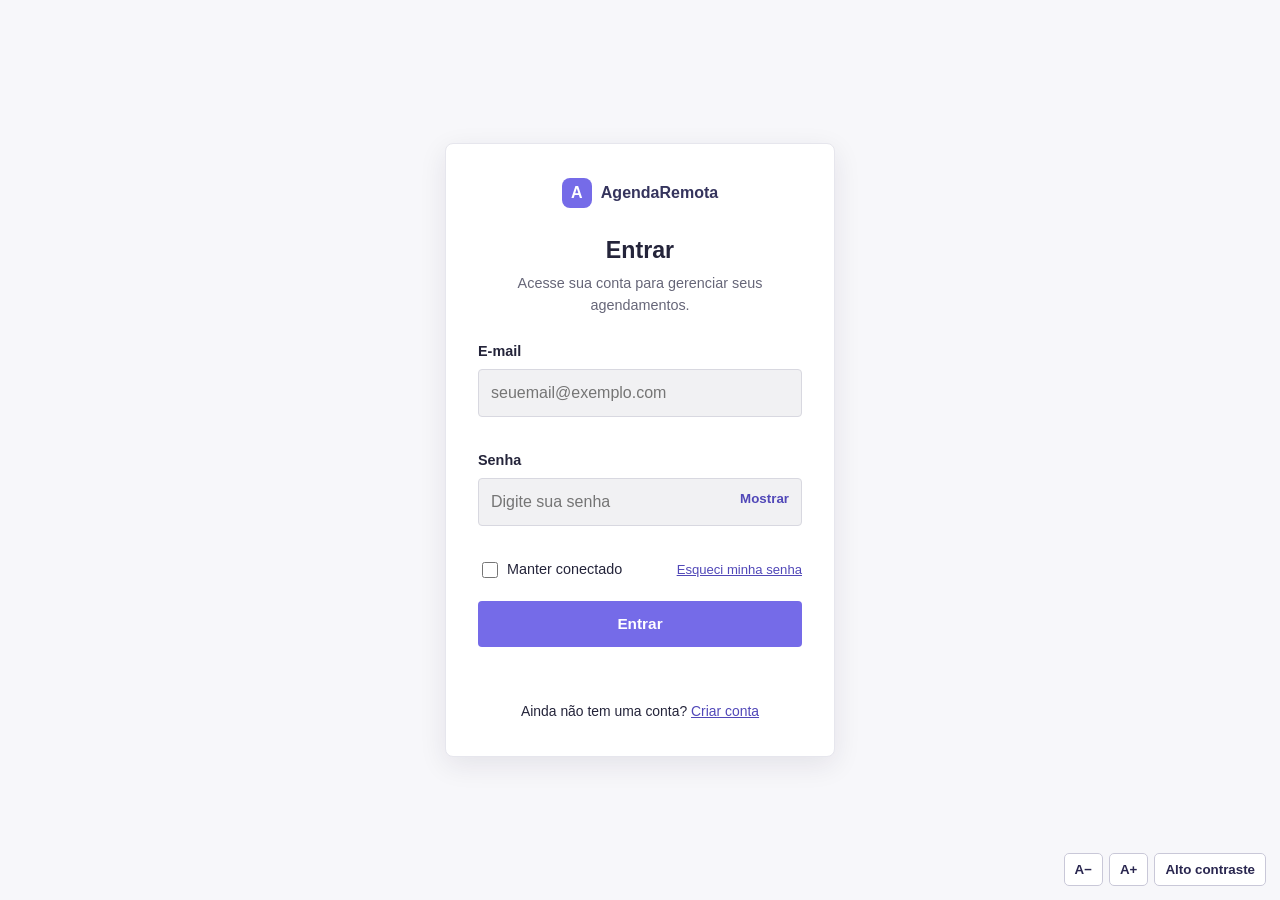
==== index.html @ 990ae219 "telaLogin" ====
<!DOCTYPE html>
<html lang="pt-BR">
<head>
  <meta charset="UTF-8">
  <meta name="viewport" content="width=device-width, initial-scale=1.0">
  <meta name="description" content="Acesso ao portal AgendaRemota.">
  <title>Login | AgendaRemota</title>
  <link rel="stylesheet" href="style.css">
</head>
<body>
  <a class="skip-link" href="#login">Pular para o formulário de acesso</a>
  <main class="page">
    <section class="login" aria-labelledby="page-title">
      <div class="brand"><span class="brand-mark" aria-hidden="true">A</span><span>AgendaRemota</span></div>
      <h1 id="page-title">Entrar</h1>
      <p class="subtitle">Acesse sua conta para gerenciar seus agendamentos.</p>
      <form id="login-form" novalidate>
        <div class="field">
          <label for="email">E-mail</label>
          <input id="email" name="email" type="email" autocomplete="username" placeholder="seuemail@exemplo.com" required>
          <small class="error" id="email-error"></small>
        </div>
        <div class="field">
          <label for="password">Senha</label>
          <div class="password-wrap">
            <input id="password" name="password" type="password" autocomplete="current-password" placeholder="Digite sua senha" required>
            <button class="show-password" type="button" id="toggle-password" aria-label="Mostrar senha" aria-pressed="false">Mostrar</button>
          </div>
          <small class="error" id="password-error"></small>
        </div>
        <div class="options">
          <label class="remember"><input type="checkbox" id="remember"> <span>Manter conectado</span></label>
          <button class="text-button" type="button" id="forgot">Esqueci minha senha</button>
        </div>
        <button class="submit" type="submit">Entrar</button>
        <p class="status" id="login-status" role="status" aria-live="polite"></p>
      </form>
      <section class="mfa hidden" id="mfa-section" aria-labelledby="mfa-title">
        <h2 id="mfa-title">Verificação adicional</h2>
        <p>Para esta demonstração, confirme o código de seis dígitos abaixo.</p>
        <p class="demo-code">Código de demonstração: <strong>123456</strong></p>
        <label for="mfa-code">Código de verificação</label>
        <input id="mfa-code" inputmode="numeric" autocomplete="one-time-code" maxlength="6" placeholder="000000">
        <small class="error" id="mfa-error"></small>
        <button class="submit" id="verify-mfa" type="button">Confirmar código</button>
      </section>
      <section class="dashboard hidden" id="dashboard" aria-live="polite">
        <h2>Acesso realizado!</h2>
        <p id="welcome"></p>
        <p>Esta é a área inicial do usuário. Na próxima etapa, construiremos aqui a área de agendamentos.</p>
        <button class="submit" id="logout" type="button">Sair</button>
      </section>
      <p class="signup">Ainda não tem uma conta? <a href="#" id="register">Criar conta</a></p>
    </section>
  </main>
  <div class="accessibility-tools" aria-label="Opções de acessibilidade">
    <button type="button" id="font-decrease" aria-label="Diminuir tamanho da fonte">A−</button>
    <button type="button" id="font-increase" aria-label="Aumentar tamanho da fonte">A+</button>
    <button type="button" id="contrast-toggle" aria-pressed="false">Alto contraste</button>
  </div>
  <script src="script.js"></script>
</body>
</html>
---- style.css ----
* { box-sizing: border-box; }
:root { font-size: 16px; }
body { margin: 0; min-height: 100vh; background: #f7f7fa; color: #24243a; font-family: Arial, Helvetica, sans-serif; line-height: 1.5; }
.page { min-height: 100vh; display: grid; place-items: center; padding: 32px 18px; }
.login { width: min(100%, 390px); background: #fff; padding: 34px 32px; border: 1px solid #e6e6ed; border-radius: 8px; box-shadow: 0 8px 28px rgba(28,27,55,.09); }
.brand { display:flex; align-items:center; justify-content:center; gap:9px; font-weight:700; color:#35345d; margin-bottom:25px; }
.brand-mark { display:grid; place-items:center; width:30px; height:30px; border-radius:8px; background:#756be8; color:#fff; }
h1 { text-align:center; font-size:1.45rem; margin:0 0 5px; }
.subtitle { text-align:center; color:#666678; font-size:.9rem; margin:0 0 25px; }
.field { margin-bottom:16px; }
label { display:block; font-weight:600; font-size:.9rem; margin-bottom:6px; }
input:not([type=checkbox]) { width:100%; min-height:46px; border:1px solid #d8d8e0; border-radius:4px; padding:11px 12px; font:inherit; color:#24243a; background:#f1f1f3; }
input:focus-visible, button:focus-visible, a:focus-visible { outline:3px solid #3025a8; outline-offset:3px; }
.password-wrap { position:relative; }
.password-wrap input { padding-right:82px; }
.show-password { position:absolute; right:7px; top:7px; border:0; background:transparent; color:#5148b8; padding:6px; cursor:pointer; font-weight:600; }
.options { display:flex; align-items:center; justify-content:space-between; gap:8px; margin:5px 0 20px; font-size:.82rem; }
.remember { display:flex; align-items:center; gap:6px; font-weight:400; margin:0; }
.remember input { width:16px; height:16px; }
.text-button, .signup a { border:0; padding:0; background:none; color:#5148b8; text-decoration:underline; cursor:pointer; font:inherit; }
.submit { width:100%; min-height:46px; border:0; border-radius:4px; background:#756be8; color:white; font-size:.96rem; font-weight:700; cursor:pointer; }
.submit:hover { background:#5d53ce; }
.status { min-height:22px; margin:10px 0 0; font-size:.87rem; color:#a12626; }
.error { display:block; min-height:17px; color:#a12626; font-size:.8rem; }
.signup { text-align:center; font-size:.87rem; margin:22px 0 0; }
.mfa, .dashboard { margin-top:22px; padding-top:18px; border-top:1px solid #e7e7ed; }
.mfa h2, .dashboard h2 { font-size:1.1rem; margin:0 0 8px; }
.mfa p, .dashboard p { font-size:.88rem; color:#555568; }
.demo-code { background:#f1f0ff; padding:9px; border-radius:4px; color:#393277 !important; }
.mfa .submit, .dashboard .submit { margin-top:12px; }
.hidden { display:none; }
.accessibility-tools { position:fixed; right:14px; bottom:14px; display:flex; gap:6px; flex-wrap:wrap; justify-content:flex-end; }
.accessibility-tools button { border:1px solid #c9c8d8; background:#fff; color:#29264f; border-radius:5px; padding:8px 10px; cursor:pointer; font-weight:600; }
.skip-link { position:absolute; left:-9999px; top:8px; background:#fff; color:#111; padding:10px; z-index:5; }
.skip-link:focus { left:8px; }
body.high-contrast { background:#000; color:#fff; }
body.high-contrast .login, body.high-contrast input:not([type=checkbox]), body.high-contrast .accessibility-tools button { background:#000; color:#fff; border:2px solid #fff; }
body.high-contrast .subtitle, body.high-contrast .mfa p, body.high-contrast .dashboard p { color:#fff; }
body.high-contrast .submit { background:#ff0; color:#000; }
body.high-contrast .text-button, body.high-contrast .signup a, body.high-contrast .show-password { color:#ff0; }
body.high-contrast .demo-code { background:#222; color:#ff0 !important; }
@media (max-width:480px) { .login { padding:28px 21px; } .accessibility-tools { left:10px; right:10px; } }
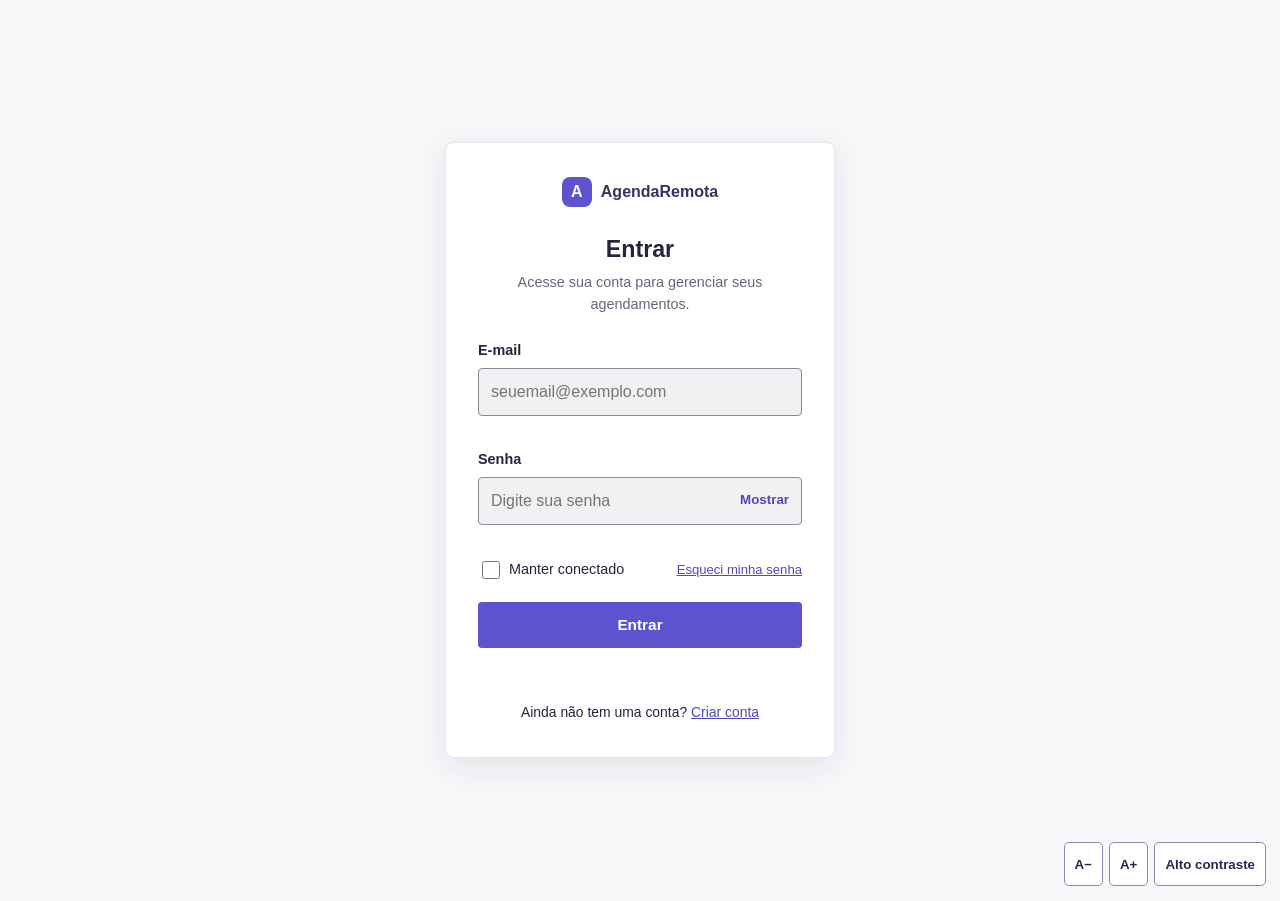
==== commit e533a8e9: "atualizacaogrande" ====
--- a/index.html
+++ b/index.html
@@ -8,22 +8,24 @@
   <link rel="stylesheet" href="style.css">
 </head>
 <body>
-  <a class="skip-link" href="#login">Pular para o formulário de acesso</a>
+  <a class="skip-link" href="#login-form">Pular para o formulário de acesso</a>
   <main class="page">
     <section class="login" aria-labelledby="page-title">
       <div class="brand"><span class="brand-mark" aria-hidden="true">A</span><span>AgendaRemota</span></div>
       <h1 id="page-title">Entrar</h1>
       <p class="subtitle">Acesse sua conta para gerenciar seus agendamentos.</p>
+
+      <!-- 1) LOGIN -->
       <form id="login-form" novalidate>
         <div class="field">
           <label for="email">E-mail</label>
-          <input id="email" name="email" type="email" autocomplete="username" placeholder="seuemail@exemplo.com" required>
+          <input id="email" name="email" type="email" autocomplete="username" placeholder="seuemail@exemplo.com" required aria-describedby="email-error">
           <small class="error" id="email-error"></small>
         </div>
         <div class="field">
           <label for="password">Senha</label>
           <div class="password-wrap">
-            <input id="password" name="password" type="password" autocomplete="current-password" placeholder="Digite sua senha" required>
+            <input id="password" name="password" type="password" autocomplete="current-password" placeholder="Digite sua senha" required aria-describedby="password-error">
             <button class="show-password" type="button" id="toggle-password" aria-label="Mostrar senha" aria-pressed="false">Mostrar</button>
           </div>
           <small class="error" id="password-error"></small>
@@ -32,32 +34,73 @@
           <label class="remember"><input type="checkbox" id="remember"> <span>Manter conectado</span></label>
           <button class="text-button" type="button" id="forgot">Esqueci minha senha</button>
         </div>
-        <button class="submit" type="submit">Entrar</button>
+        <button class="submit" type="submit" id="btn-entrar">Entrar</button>
         <p class="status" id="login-status" role="status" aria-live="polite"></p>
       </form>
+
+      <!-- 2) VERIFICAÇÃO EM DUAS ETAPAS (MFA) -->
       <section class="mfa hidden" id="mfa-section" aria-labelledby="mfa-title">
         <h2 id="mfa-title">Verificação adicional</h2>
         <p>Para esta demonstração, confirme o código de seis dígitos abaixo.</p>
         <p class="demo-code">Código de demonstração: <strong>123456</strong></p>
         <label for="mfa-code">Código de verificação</label>
-        <input id="mfa-code" inputmode="numeric" autocomplete="one-time-code" maxlength="6" placeholder="000000">
-        <small class="error" id="mfa-error"></small>
+        <input id="mfa-code" inputmode="numeric" autocomplete="one-time-code" maxlength="6" placeholder="000000" aria-describedby="mfa-error">
+        <small class="error" id="mfa-error" role="alert"></small>
         <button class="submit" id="verify-mfa" type="button">Confirmar código</button>
+        <button class="text-button" id="mfa-back" type="button">Voltar</button>
       </section>
-      <section class="dashboard hidden" id="dashboard" aria-live="polite">
-        <h2>Acesso realizado!</h2>
-        <p id="welcome"></p>
-        <p>Esta é a área inicial do usuário. Na próxima etapa, construiremos aqui a área de agendamentos.</p>
-        <button class="submit" id="logout" type="button">Sair</button>
+
+      <!-- 3) CADASTRO (criar conta) -->
+      <section class="cadastro hidden" id="cadastro-section" aria-label="Criar conta">
+        <form id="cadastro-form" novalidate>
+          <div class="field">
+            <label for="reg-nome">Nome completo</label>
+            <input id="reg-nome" type="text" autocomplete="name" placeholder="Maria Souza" required aria-describedby="reg-nome-error">
+            <small class="error" id="reg-nome-error"></small>
+          </div>
+          <div class="field">
+            <label for="reg-email">E-mail</label>
+            <input id="reg-email" type="email" autocomplete="email" placeholder="seuemail@exemplo.com" required aria-describedby="reg-email-error">
+            <small class="error" id="reg-email-error"></small>
+          </div>
+          <div class="field">
+            <label for="reg-telefone">Telefone (opcional)</label>
+            <input id="reg-telefone" type="tel" inputmode="numeric" autocomplete="tel" placeholder="21 99999-9999" aria-describedby="reg-telefone-error">
+            <small class="error" id="reg-telefone-error"></small>
+          </div>
+          <div class="field">
+            <label for="reg-senha">Senha</label>
+            <input id="reg-senha" type="password" autocomplete="new-password" placeholder="Mínimo de 6 caracteres" required aria-describedby="reg-senha-error">
+            <small class="error" id="reg-senha-error"></small>
+          </div>
+          <div class="field">
+            <label for="reg-confirma">Confirmar senha</label>
+            <input id="reg-confirma" type="password" autocomplete="new-password" placeholder="Repita a senha" required aria-describedby="reg-confirma-error">
+            <small class="error" id="reg-confirma-error"></small>
+          </div>
+          <div class="field">
+            <label class="consent"><input type="checkbox" id="reg-aceite" aria-describedby="reg-aceite-error"> <span>Concordo em usar meus dados apenas para o atendimento no AgendaRemota.</span></label>
+            <small class="error" id="reg-aceite-error"></small>
+          </div>
+          <button class="submit" type="submit" id="btn-cadastrar">Criar conta</button>
+          <p class="status" id="cadastro-status" role="status" aria-live="polite"></p>
+        </form>
+        <button class="text-button" id="voltar-login" type="button">Já tenho conta, entrar</button>
       </section>
-      <p class="signup">Ainda não tem uma conta? <a href="#" id="register">Criar conta</a></p>
+
+      <p class="signup" id="signup">Ainda não tem uma conta? <a href="#" id="register">Criar conta</a></p>
     </section>
   </main>
-  <div class="accessibility-tools" aria-label="Opções de acessibilidade">
+
+  <div id="anuncio" class="sr-only" role="status" aria-live="polite"></div>
+
+  <div class="accessibility-tools" role="group" aria-label="Opções de acessibilidade">
     <button type="button" id="font-decrease" aria-label="Diminuir tamanho da fonte">A−</button>
     <button type="button" id="font-increase" aria-label="Aumentar tamanho da fonte">A+</button>
     <button type="button" id="contrast-toggle" aria-pressed="false">Alto contraste</button>
   </div>
+
+  <script src="comum.js"></script>
   <script src="script.js"></script>
 </body>
 </html>
--- a/style.css
+++ b/style.css
@@ -1,42 +1,172 @@
+/* =====================================================================
+   AgendaRemota – estilos
+   Mantém a identidade do projeto original (roxo, cartões brancos, cantos suaves).
+   ===================================================================== */
 * { box-sizing: border-box; }
 :root { font-size: 16px; }
 body { margin: 0; min-height: 100vh; background: #f7f7fa; color: #24243a; font-family: Arial, Helvetica, sans-serif; line-height: 1.5; }
 .page { min-height: 100vh; display: grid; place-items: center; padding: 32px 18px; }
 .login { width: min(100%, 390px); background: #fff; padding: 34px 32px; border: 1px solid #e6e6ed; border-radius: 8px; box-shadow: 0 8px 28px rgba(28,27,55,.09); }
 .brand { display:flex; align-items:center; justify-content:center; gap:9px; font-weight:700; color:#35345d; margin-bottom:25px; }
-.brand-mark { display:grid; place-items:center; width:30px; height:30px; border-radius:8px; background:#756be8; color:#fff; }
+/* Roxo levemente mais escuro que o original (#756be8) para o texto branco ter contraste mínimo de 4,5:1 (WCAG 1.4.3) */
+.brand-mark { display:grid; place-items:center; width:30px; height:30px; border-radius:8px; background:#5d53ce; color:#fff; }
 h1 { text-align:center; font-size:1.45rem; margin:0 0 5px; }
 .subtitle { text-align:center; color:#666678; font-size:.9rem; margin:0 0 25px; }
 .field { margin-bottom:16px; }
 label { display:block; font-weight:600; font-size:.9rem; margin-bottom:6px; }
-input:not([type=checkbox]) { width:100%; min-height:46px; border:1px solid #d8d8e0; border-radius:4px; padding:11px 12px; font:inherit; color:#24243a; background:#f1f1f3; }
-input:focus-visible, button:focus-visible, a:focus-visible { outline:3px solid #3025a8; outline-offset:3px; }
+input:not([type=checkbox]), select { width:100%; min-height:46px; border:1px solid #8a8a99; border-radius:4px; padding:11px 12px; font:inherit; color:#24243a; background:#f1f1f3; }
+input[aria-invalid="true"], select[aria-invalid="true"] { border:2px solid #a12626; }
+input:focus-visible, select:focus-visible, button:focus-visible, a:focus-visible, [tabindex="-1"]:focus-visible { outline:3px solid #3025a8; outline-offset:3px; }
+[tabindex="-1"]:focus:not(:focus-visible) { outline:none; }
 .password-wrap { position:relative; }
 .password-wrap input { padding-right:82px; }
-.show-password { position:absolute; right:7px; top:7px; border:0; background:transparent; color:#5148b8; padding:6px; cursor:pointer; font-weight:600; }
+.show-password { position:absolute; right:7px; top:7px; min-height:32px; border:0; background:transparent; color:#5148b8; padding:6px; cursor:pointer; font-weight:600; }
 .options { display:flex; align-items:center; justify-content:space-between; gap:8px; margin:5px 0 20px; font-size:.82rem; }
 .remember { display:flex; align-items:center; gap:6px; font-weight:400; margin:0; }
-.remember input { width:16px; height:16px; }
+.remember input { width:18px; height:18px; }
 .text-button, .signup a { border:0; padding:0; background:none; color:#5148b8; text-decoration:underline; cursor:pointer; font:inherit; }
-.submit { width:100%; min-height:46px; border:0; border-radius:4px; background:#756be8; color:white; font-size:.96rem; font-weight:700; cursor:pointer; }
-.submit:hover { background:#5d53ce; }
+.submit { width:100%; min-height:46px; border:0; border-radius:4px; background:#5d53ce; color:white; font-size:.96rem; font-weight:700; cursor:pointer; }
+.submit:hover { background:#4a41b5; }
+.submit[aria-disabled="true"] { opacity:.7; cursor:not-allowed; }
 .status { min-height:22px; margin:10px 0 0; font-size:.87rem; color:#a12626; }
+.status.ok { color:#1b5e20; font-weight:600; }
 .error { display:block; min-height:17px; color:#a12626; font-size:.8rem; }
 .signup { text-align:center; font-size:.87rem; margin:22px 0 0; }
-.mfa, .dashboard { margin-top:22px; padding-top:18px; border-top:1px solid #e7e7ed; }
-.mfa h2, .dashboard h2 { font-size:1.1rem; margin:0 0 8px; }
-.mfa p, .dashboard p { font-size:.88rem; color:#555568; }
+.mfa, .cadastro { margin-top:22px; padding-top:18px; border-top:1px solid #e7e7ed; }
+.mfa h2 { font-size:1.1rem; margin:0 0 8px; }
+.mfa p { font-size:.88rem; color:#555568; }
 .demo-code { background:#f1f0ff; padding:9px; border-radius:4px; color:#393277 !important; }
-.mfa .submit, .dashboard .submit { margin-top:12px; }
+.mfa .submit { margin-top:12px; }
+.mfa .text-button, .cadastro .text-button { display:block; margin:14px auto 0; min-height:32px; }
 .hidden { display:none; }
-.accessibility-tools { position:fixed; right:14px; bottom:14px; display:flex; gap:6px; flex-wrap:wrap; justify-content:flex-end; }
-.accessibility-tools button { border:1px solid #c9c8d8; background:#fff; color:#29264f; border-radius:5px; padding:8px 10px; cursor:pointer; font-weight:600; }
-.skip-link { position:absolute; left:-9999px; top:8px; background:#fff; color:#111; padding:10px; z-index:5; }
+.hint { color:#555568; font-size:.8rem; display:block; margin-top:4px; }
+.consent { display:flex; gap:8px; align-items:flex-start; font-weight:400; font-size:.85rem; }
+.consent input { width:20px; height:20px; margin-top:2px; flex:none; }
+.carregando { display:inline-block; width:1em; height:1em; border:3px solid rgba(255,255,255,.45); border-top-color:#fff; border-radius:50%; animation:gira .8s linear infinite; vertical-align:-2px; margin-right:.5rem; }
+@keyframes gira { to { transform:rotate(360deg); } }
+
+.accessibility-tools { position:fixed; right:14px; bottom:14px; display:flex; gap:6px; flex-wrap:wrap; justify-content:flex-end; z-index:20; }
+.accessibility-tools button { min-height:44px; border:1px solid #8a89a8; background:#fff; color:#29264f; border-radius:5px; padding:8px 10px; cursor:pointer; font-weight:600; }
+.accessibility-tools button[aria-pressed="true"] { background:#29264f; color:#fff; }
+.skip-link { position:absolute; left:-9999px; top:8px; background:#fff; color:#111; padding:10px; z-index:30; }
 .skip-link:focus { left:8px; }
+.sr-only { position:absolute; width:1px; height:1px; overflow:hidden; clip:rect(0 0 0 0); white-space:nowrap; }
+@media (prefers-reduced-motion: reduce) { * { animation-duration:.01ms !important; transition:none !important; } }
+
+/* =====================================================================
+   PAINEL DO USUÁRIO (painel.html)
+   ===================================================================== */
+.topo { background:#fff; border-bottom:1px solid #e6e6ed; }
+.topo-in { max-width:1080px; margin:0 auto; padding:10px 18px; display:flex; flex-wrap:wrap; align-items:center; gap:10px 22px; }
+.topo .brand { margin:0; }
+.menu { display:flex; flex-wrap:wrap; gap:6px; flex:1; }
+.menu a { min-height:44px; display:inline-flex; align-items:center; padding:0 12px; border-radius:6px; color:#35345d; text-decoration:none; font-weight:600; border:1px solid transparent; }
+.menu a:hover { background:#f1f0ff; }
+.menu a[aria-current="page"] { background:#ebe9ff; border-color:#5d53ce; color:#2f2989; }
+.usuario { display:flex; align-items:center; gap:10px; font-size:.9rem; }
+
+.painel { max-width:1080px; margin:0 auto; padding:26px 18px 120px; }
+.painel h1 { text-align:left; font-size:1.6rem; }
+.painel h2 { font-size:1.1rem; margin:0 0 8px; }
+.lead { color:#555568; margin:0 0 18px; }
+.cartoes { display:grid; grid-template-columns:repeat(auto-fit, minmax(260px, 1fr)); gap:16px; margin:18px 0; }
+.cartao { background:#fff; border:1px solid #e6e6ed; border-radius:8px; padding:20px; box-shadow:0 4px 16px rgba(28,27,55,.06); }
+.numero { font-size:2rem; font-weight:700; color:#35345d; margin:0; line-height:1.2; }
+.acoes { display:flex; flex-wrap:wrap; gap:10px; margin-top:14px; }
+.botao { min-height:46px; padding:0 18px; border-radius:4px; font:inherit; font-weight:700; cursor:pointer; border:2px solid #5d53ce; background:#5d53ce; color:#fff; text-decoration:none; display:inline-flex; align-items:center; justify-content:center; }
+.botao:hover { background:#4a41b5; border-color:#4a41b5; }
+.botao.sec { background:#fff; color:#3f379f; }
+.botao.sec:hover { background:#f1f0ff; }
+.botao.perigo { background:#fff; color:#a12626; border-color:#a12626; }
+.botao.perigo:hover { background:#fdecec; }
+.botao.pequeno { min-height:44px; padding:0 12px; font-size:.9rem; }
+.botao[aria-disabled="true"], .botao:disabled { opacity:.6; cursor:not-allowed; }
+
+dl.dados { display:grid; grid-template-columns:max-content 1fr; gap:6px 14px; margin:0; font-size:.92rem; }
+dl.dados dt { font-weight:700; }
+dl.dados dd { margin:0; word-break:break-word; }
+
+.formulario { max-width:480px; background:#fff; padding:24px; border:1px solid #e6e6ed; border-radius:8px; box-shadow:0 4px 16px rgba(28,27,55,.06); }
+.formulario .submit { margin-top:6px; }
+.ajuda { color:#555568; font-size:.82rem; display:block; margin-top:4px; }
+
+.confirmacao { max-width:480px; margin-top:18px; padding:18px 20px; border:2px solid #1b5e20; background:#f0faf1; border-radius:8px; }
+.confirmacao h2 { color:#1b5e20; }
+.aviso { max-width:760px; padding:12px 16px; margin:0 0 14px; border:2px solid #1b5e20; background:#f0faf1; border-radius:8px; font-weight:600; }
+
+.tabela-wrap { overflow-x:auto; }
+table { width:100%; border-collapse:collapse; background:#fff; border:1px solid #e6e6ed; }
+caption { text-align:left; font-weight:700; padding:0 0 8px; }
+th, td { text-align:left; padding:10px 12px; border-bottom:1px solid #e6e6ed; vertical-align:middle; }
+th { background:#f1f0ff; font-size:.88rem; }
+.selo { display:inline-block; border:1px solid #8a8a99; border-radius:999px; padding:1px 10px; font-size:.82rem; white-space:nowrap; }
+.selo.agendado::before { content:"● "; color:#3f379f; }
+.selo.cancelado::before { content:"✕ "; color:#a12626; }
+.selo.realizado::before { content:"✔ "; color:#1b5e20; }
+
+dialog { max-width:440px; width:calc(100% - 2rem); border:2px solid #5d53ce; border-radius:10px; padding:20px; color:#24243a; background:#fff; }
+dialog::backdrop { background:rgba(0,0,0,.6); }
+dialog h2 { margin-top:0; }
+
+/* Atendimento remoto (demonstração) */
+.sala { display:grid; grid-template-columns:2fr 1fr; gap:14px; max-width:820px; }
+.video { position:relative; min-height:250px; background:#24243a; color:#fff; border-radius:8px; display:grid; place-items:center; text-align:center; padding:16px; }
+.video.eu { min-height:120px; background:#3a3956; align-self:end; }
+.avatar { display:grid; place-items:center; width:80px; height:80px; border-radius:50%; background:#5d53ce; font-size:2.2rem; font-weight:700; margin:0 auto 8px; }
+.video.eu .avatar { width:52px; height:52px; font-size:1.4rem; }
+.selo-conexao { position:absolute; left:10px; bottom:10px; background:rgba(0,0,0,.65); padding:4px 10px; border-radius:999px; font-size:.78rem; }
+.controles { display:flex; flex-wrap:wrap; gap:10px; margin:12px 0; }
+.botao[aria-pressed="true"], .botao.sec[aria-pressed="true"]:hover { background:#29264f; border-color:#29264f; color:#fff; }
+.qualidade { max-width:820px; padding:10px 14px; border:1px solid #8a8a99; border-radius:8px; background:#fff; font-size:.9rem; margin:8px 0; }
+.chat { max-width:820px; margin-top:18px; }
+#mensagens { min-height:130px; max-height:260px; overflow-y:auto; padding:8px; border:1px solid #d8d8e0; border-radius:6px; background:#fafafd; margin-bottom:10px; }
+.msg-chat { margin:6px 0; padding:8px 12px; border-radius:8px; max-width:88%; }
+.msg-chat.eu { background:#ebe9ff; margin-left:auto; }
+.msg-chat.atendente { background:#fff; border:1px solid #d8d8e0; }
+.chat-form { display:flex; gap:8px; align-items:stretch; }
+.chat-form input { flex:1; }
+.chat-form .botao { flex:none; }
+
+footer.rodape { background:#fff; border-top:1px solid #e6e6ed; padding:16px 18px 90px; text-align:center; color:#555568; font-size:.85rem; }
+footer.rodape p { margin:4px 0; }
+
+@media (max-width:700px) { .sala { grid-template-columns:1fr; } }
+@media (max-width:480px) {
+  .login { padding:28px 21px; }
+  .accessibility-tools { left:10px; right:10px; }
+  dl.dados { grid-template-columns:1fr; }
+}
+
+/* =====================================================================
+   ALTO CONTRASTE
+   ===================================================================== */
 body.high-contrast { background:#000; color:#fff; }
-body.high-contrast .login, body.high-contrast input:not([type=checkbox]), body.high-contrast .accessibility-tools button { background:#000; color:#fff; border:2px solid #fff; }
-body.high-contrast .subtitle, body.high-contrast .mfa p, body.high-contrast .dashboard p { color:#fff; }
-body.high-contrast .submit { background:#ff0; color:#000; }
-body.high-contrast .text-button, body.high-contrast .signup a, body.high-contrast .show-password { color:#ff0; }
+body.high-contrast .login, body.high-contrast input:not([type=checkbox]), body.high-contrast select, body.high-contrast .accessibility-tools button { background:#000; color:#fff; border:2px solid #fff; }
+body.high-contrast .accessibility-tools button[aria-pressed="true"] { background:#ff0; color:#000; }
+body.high-contrast .subtitle, body.high-contrast .mfa p, body.high-contrast .lead, body.high-contrast .hint, body.high-contrast .ajuda, body.high-contrast footer.rodape { color:#fff; }
+body.high-contrast .brand { color:#fff; }
+body.high-contrast .brand-mark { background:#ff0; color:#000; }
+body.high-contrast .submit, body.high-contrast .botao { background:#ff0; color:#000; border-color:#ff0; }
+body.high-contrast .botao.sec, body.high-contrast .botao.perigo { background:#000; color:#ff0; border-color:#ff0; }
+body.high-contrast .botao[aria-pressed="true"] { background:#fff; color:#000; border-color:#fff; }
+body.high-contrast .text-button, body.high-contrast .signup a, body.high-contrast .show-password, body.high-contrast a { color:#ff0; }
 body.high-contrast .demo-code { background:#222; color:#ff0 !important; }
-@media (max-width:480px) { .login { padding:28px 21px; } .accessibility-tools { left:10px; right:10px; } }
+body.high-contrast .error, body.high-contrast .status { color:#ff8a80; }
+body.high-contrast .status.ok { color:#69f0ae; }
+body.high-contrast .carregando { border-color:rgba(0,0,0,.4); border-top-color:#000; }
+body.high-contrast .topo, body.high-contrast .cartao, body.high-contrast .formulario, body.high-contrast .qualidade, body.high-contrast dialog, body.high-contrast footer.rodape { background:#000; color:#fff; border-color:#fff; }
+body.high-contrast .menu a { color:#ff0; }
+body.high-contrast .menu a:hover, body.high-contrast .menu a[aria-current="page"] { background:#222; border-color:#ff0; color:#ff0; }
+body.high-contrast .numero { color:#fff; }
+body.high-contrast table, body.high-contrast th, body.high-contrast td { background:#000; color:#fff; border-color:#fff; }
+body.high-contrast .confirmacao, body.high-contrast .aviso { background:#000; color:#fff; border-color:#69f0ae; }
+body.high-contrast .confirmacao h2 { color:#69f0ae; }
+body.high-contrast .video, body.high-contrast .video.eu { background:#000; border:2px solid #fff; }
+body.high-contrast .avatar { background:#ff0; color:#000; }
+body.high-contrast #mensagens, body.high-contrast .msg-chat { background:#000; color:#fff; border:1px solid #fff; }
+body.high-contrast input:focus-visible, body.high-contrast select:focus-visible, body.high-contrast button:focus-visible, body.high-contrast a:focus-visible { outline-color:#0ff; }
+
+.painel > section.cartao { margin-bottom:16px; }
+.painel ul { padding-left:1.2rem; }
+
+@media (max-width:700px) { .menu { order:3; flex-basis:100%; } .usuario { margin-left:auto; } }
